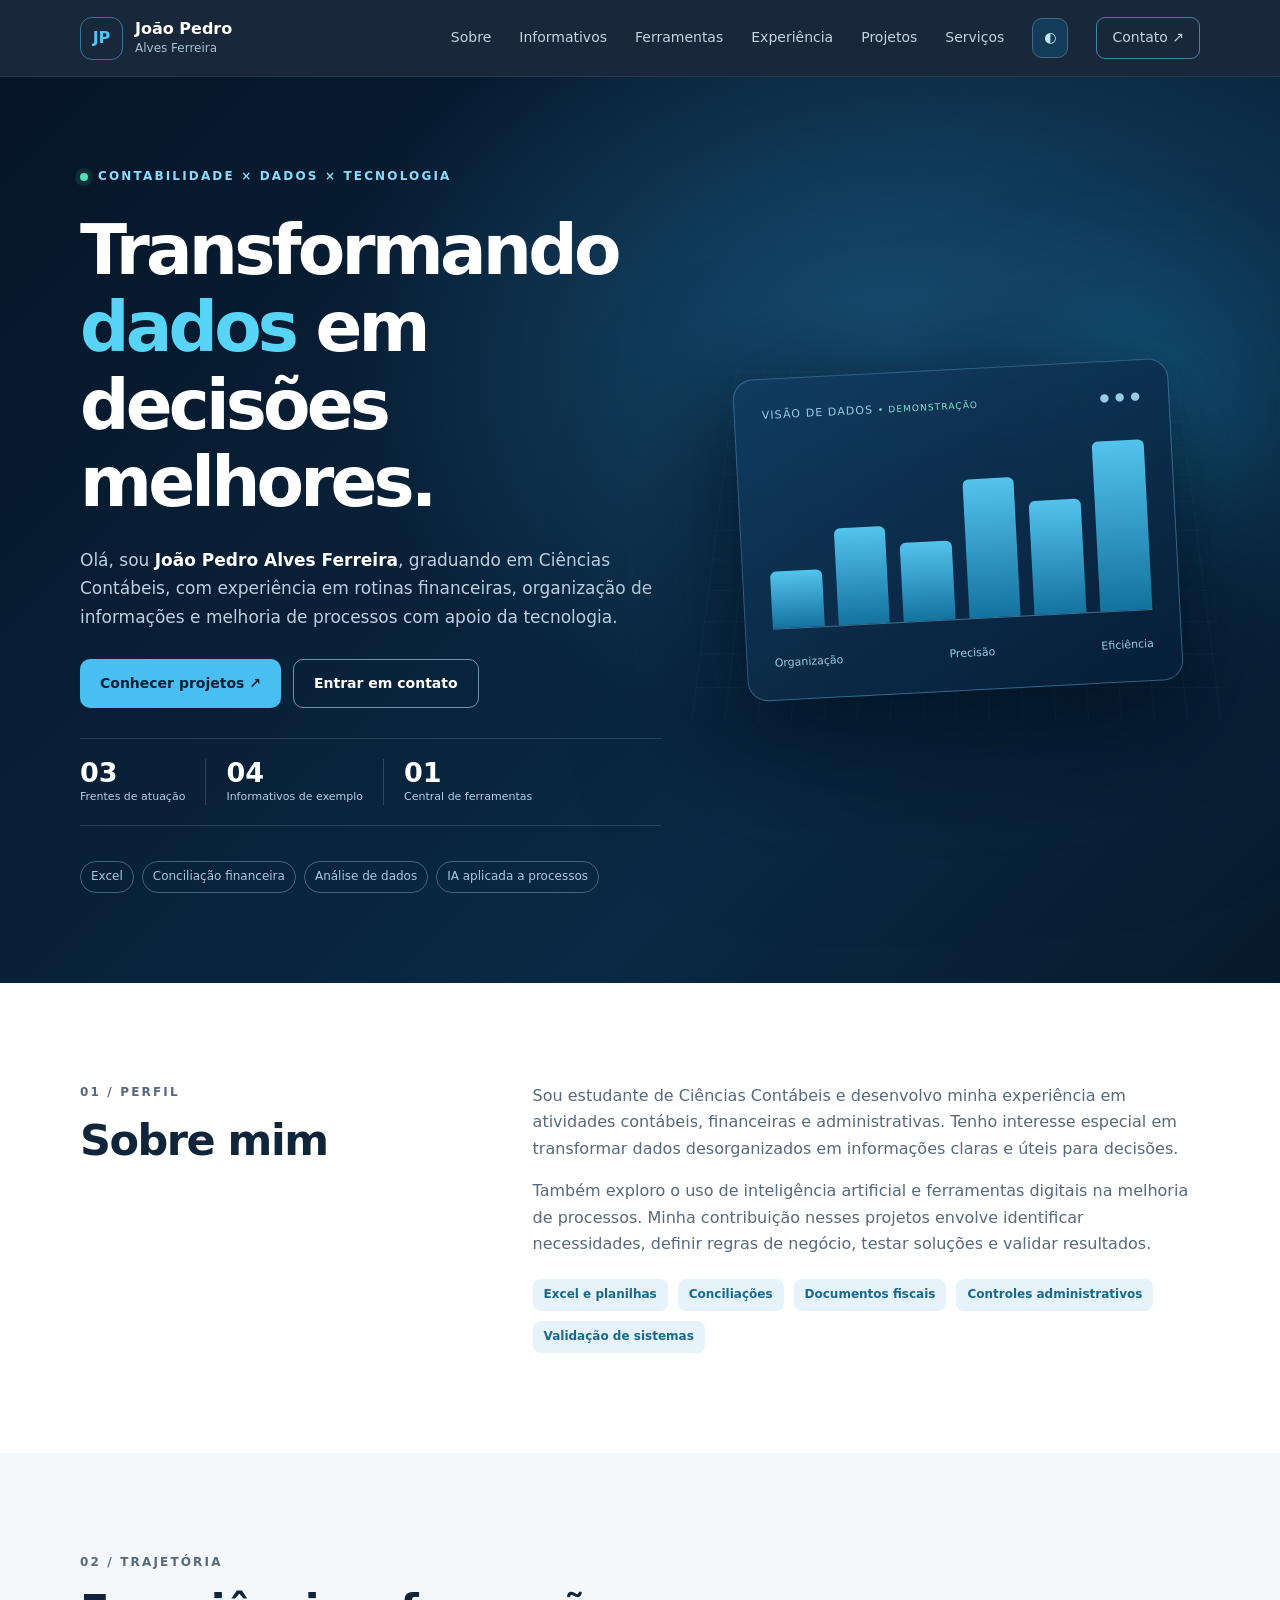
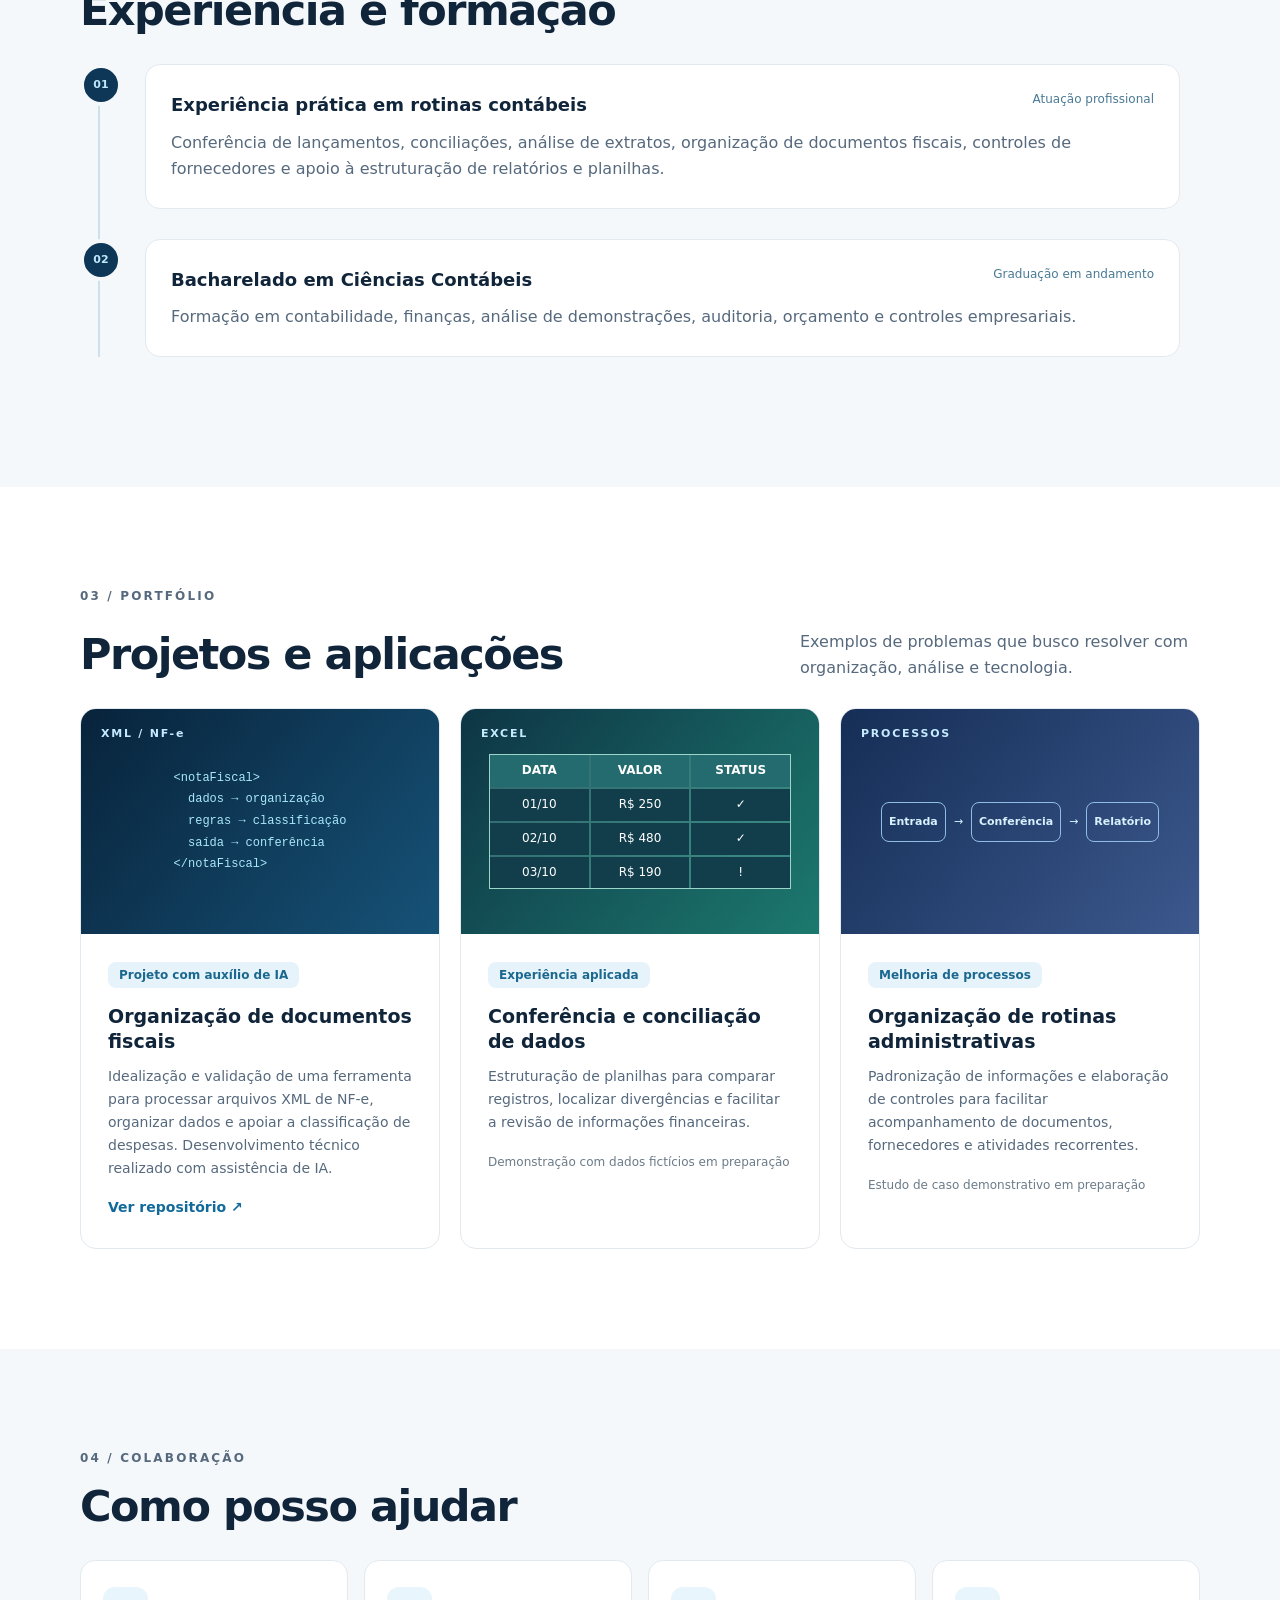
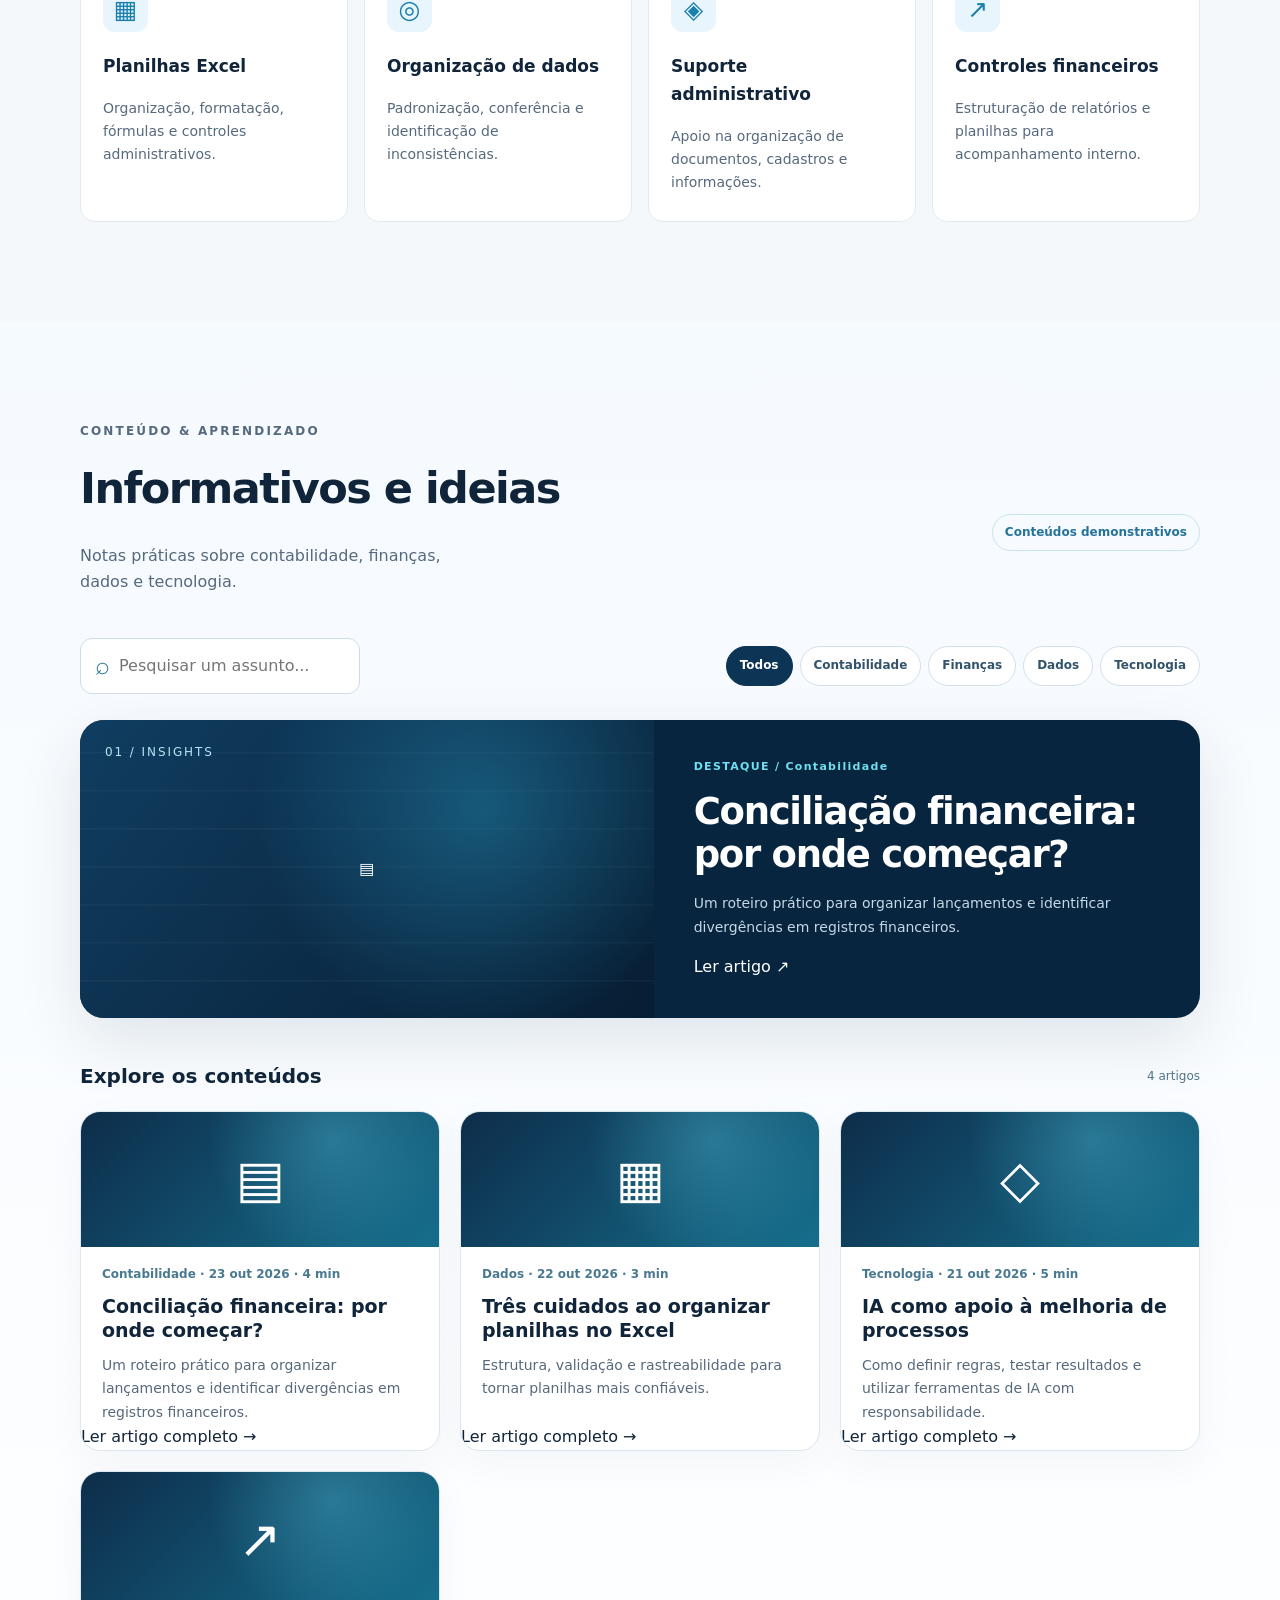
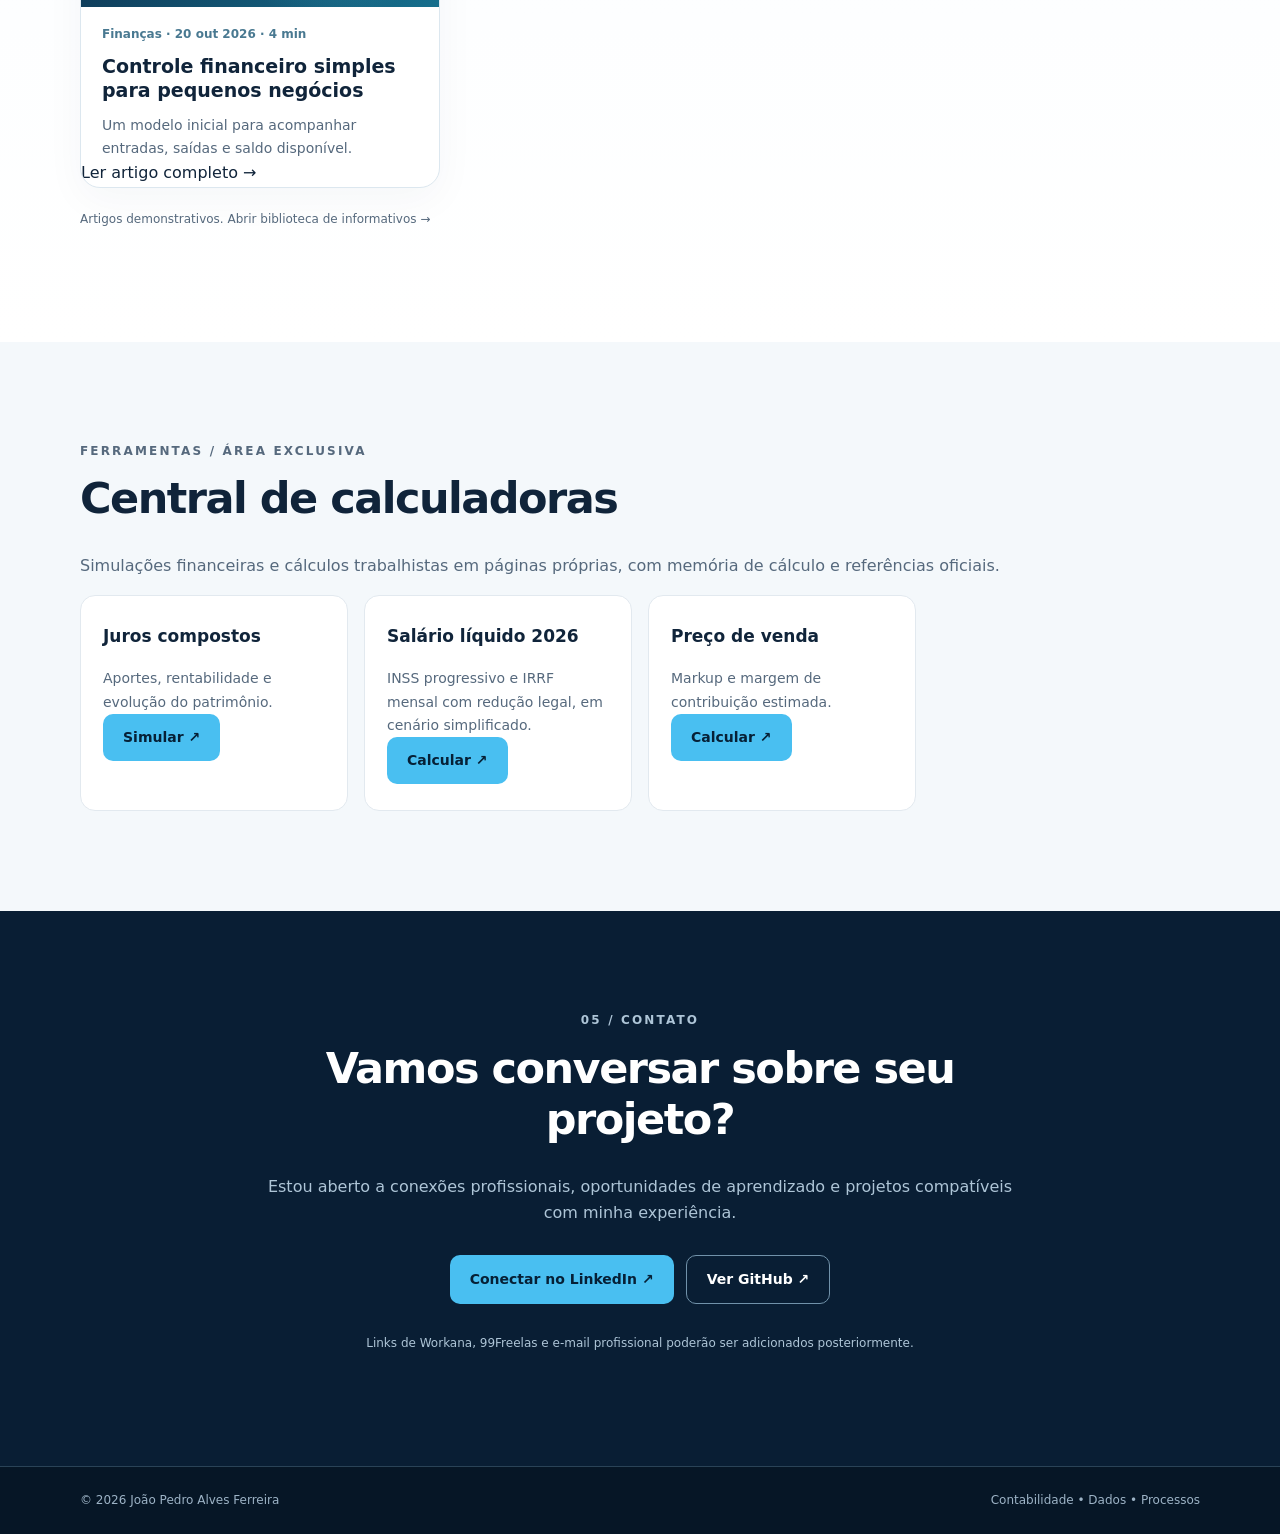
==== index.html @ 33b7e129 "Add files via upload" ====
<!doctype html>
<html lang="pt-BR">
<head>
  <meta charset="utf-8">
  <meta name="viewport" content="width=device-width,initial-scale=1">
  <meta name="description" content="Portfólio de João Pedro Alves Ferreira — Ciências Contábeis, Excel, análise de dados e melhoria de processos.">
  <meta name="theme-color" content="#07172a">
  <title>João Pedro Alves Ferreira | Contabilidade, Dados e Processos</title>
  <link rel="stylesheet" href="styles.css">
  <link rel="stylesheet" href="stage21.css">
<meta property="og:title" content="João Pedro | Contabilidade, Dados e Processos">
  <meta property="og:description" content="Portfólio profissional, informativos e ferramentas financeiras interativas.">
</head>
<body>
  <a class="skip" href="#conteudo">Pular para conteúdo</a>
  <header class="site-header">
    <nav class="nav container" aria-label="Navegação principal">
      <a class="brand" href="#inicio"><span class="brand-mark">JP</span><span>João Pedro<span class="brand-sub">Alves Ferreira</span></span></a>
      <button class="menu-toggle" type="button" aria-label="Abrir menu" aria-expanded="false" aria-controls="nav-links">☰</button>
      <div id="nav-links" class="nav-links">
        <a href="#sobre">Sobre</a><a href="informativos.html">Informativos</a><a href="calculadoras.html">Ferramentas</a><a href="#experiencia">Experiência</a><a href="#projetos">Projetos</a><a href="#servicos">Serviços</a><button class="theme-toggle" type="button" aria-label="Alternar tema" title="Alternar tema">◐</button><a class="nav-contact" href="#contato">Contato ↗</a>
      </div>
    </nav>
  </header>
  <div class="reading-progress" id="reading-progress" aria-hidden="true"></div>
  <main id="conteudo">
    <section class="hero" id="inicio"><div class="container hero-grid">
      <div><div class="eyebrow"><span class="dot"></span> CONTABILIDADE × DADOS × TECNOLOGIA</div>
      <h1>Transformando <span>dados</span> em decisões melhores.</h1>
      <p class="lead">Olá, sou <strong>João Pedro Alves Ferreira</strong>, graduando em Ciências Contábeis, com experiência em rotinas financeiras, organização de informações e melhoria de processos com apoio da tecnologia.</p>
      <div class="actions"><a class="button primary" href="#projetos">Conhecer projetos ↗</a><a class="button secondary" href="#contato">Entrar em contato</a></div>
      <div class="hero-proof"><span><strong>03</strong><small>Frentes de atuação</small></span><span><strong>04</strong><small>Informativos de exemplo</small></span><span><strong>01</strong><small>Central de ferramentas</small></span></div><div class="hero-tags"><span>Excel</span><span>Conciliação financeira</span><span>Análise de dados</span><span>IA aplicada a processos</span></div>
      </div><div class="hero-art" aria-hidden="true"><div class="art-grid"></div><div class="art-card"><div class="art-top"><span>VISÃO DE DADOS <em>• DEMONSTRAÇÃO</em></span><span>● ● ●</span></div><div class="art-chart"><i style="height:32%"></i><i style="height:54%"></i><i style="height:44%"></i><i style="height:78%"></i><i style="height:64%"></i><i style="height:95%"></i></div><div class="art-bottom"><span>Organização</span><span>Precisão</span><span>Eficiência</span></div></div><div class="art-orb"></div></div>
    </div></section>
    <section class="section" id="sobre"><div class="container section-grid"><div><p class="kicker">01 / PERFIL</p><h2>Sobre mim</h2></div><div><p>Sou estudante de Ciências Contábeis e desenvolvo minha experiência em atividades contábeis, financeiras e administrativas. Tenho interesse especial em transformar dados desorganizados em informações claras e úteis para decisões.</p><p>Também exploro o uso de inteligência artificial e ferramentas digitais na melhoria de processos. Minha contribuição nesses projetos envolve identificar necessidades, definir regras de negócio, testar soluções e validar resultados.</p><div class="skill-list"><span>Excel e planilhas</span><span>Conciliações</span><span>Documentos fiscais</span><span>Controles administrativos</span><span>Validação de sistemas</span></div></div></div></section>
    <section class="section alt" id="experiencia"><div class="container"><p class="kicker">02 / TRAJETÓRIA</p><h2>Experiência e formação</h2><div class="timeline"><article class="timeline-item"><div class="timeline-icon">01</div><div><div class="timeline-head"><h3>Experiência prática em rotinas contábeis</h3><span>Atuação profissional</span></div><p>Conferência de lançamentos, conciliações, análise de extratos, organização de documentos fiscais, controles de fornecedores e apoio à estruturação de relatórios e planilhas.</p></div></article><article class="timeline-item"><div class="timeline-icon">02</div><div><div class="timeline-head"><h3>Bacharelado em Ciências Contábeis</h3><span>Graduação em andamento</span></div><p>Formação em contabilidade, finanças, análise de demonstrações, auditoria, orçamento e controles empresariais.</p></div></article></div></div></section>
    <section class="section" id="projetos"><div class="container"><p class="kicker">03 / PORTFÓLIO</p><div class="section-heading"><h2>Projetos e aplicações</h2><p>Exemplos de problemas que busco resolver com organização, análise e tecnologia.</p></div><div class="cards"><article class="project-card"><div class="project-visual visual-xml"><span class="visual-label">XML / NF-e</span><div class="fake-code">&lt;notaFiscal&gt;<br>&nbsp;&nbsp;dados → organização<br>&nbsp;&nbsp;regras → classificação<br>&nbsp;&nbsp;saída → conferência<br>&lt;/notaFiscal&gt;</div></div><div class="card-body"><span class="pill">Projeto com auxílio de IA</span><h3>Organização de documentos fiscais</h3><p>Idealização e validação de uma ferramenta para processar arquivos XML de NF-e, organizar dados e apoiar a classificação de despesas. Desenvolvimento técnico realizado com assistência de IA.</p><a href="https://github.com/kdsad-09/Contabil-notas-xml/" target="_blank" rel="noopener noreferrer">Ver repositório ↗</a></div></article><article class="project-card"><div class="project-visual visual-sheet"><span class="visual-label">EXCEL</span><div class="mini-sheet"><span>DATA</span><span>VALOR</span><span>STATUS</span><span>01/10</span><span>R$ 250</span><span>✓</span><span>02/10</span><span>R$ 480</span><span>✓</span><span>03/10</span><span>R$ 190</span><span>!</span></div></div><div class="card-body"><span class="pill">Experiência aplicada</span><h3>Conferência e conciliação de dados</h3><p>Estruturação de planilhas para comparar registros, localizar divergências e facilitar a revisão de informações financeiras.</p><span class="coming">Demonstração com dados fictícios em preparação</span></div></article><article class="project-card"><div class="project-visual visual-process"><span class="visual-label">PROCESSOS</span><div class="process-flow"><b>Entrada</b><em>→</em><b>Conferência</b><em>→</em><b>Relatório</b></div></div><div class="card-body"><span class="pill">Melhoria de processos</span><h3>Organização de rotinas administrativas</h3><p>Padronização de informações e elaboração de controles para facilitar acompanhamento de documentos, fornecedores e atividades recorrentes.</p><span class="coming">Estudo de caso demonstrativo em preparação</span></div></article></div></div></section>
    <section class="section alt" id="servicos"><div class="container"><p class="kicker">04 / COLABORAÇÃO</p><h2>Como posso ajudar</h2><div class="service-grid"><div><span class="service-icon">▦</span><h3>Planilhas Excel</h3><p>Organização, formatação, fórmulas e controles administrativos.</p></div><div><span class="service-icon">◎</span><h3>Organização de dados</h3><p>Padronização, conferência e identificação de inconsistências.</p></div><div><span class="service-icon">◈</span><h3>Suporte administrativo</h3><p>Apoio na organização de documentos, cadastros e informações.</p></div><div><span class="service-icon">↗</span><h3>Controles financeiros</h3><p>Estruturação de relatórios e planilhas para acompanhamento interno.</p></div></div></div></section>

    <section class="section editorial" id="informativos"><div class="container">
      <p class="kicker">CONTEÚDO & APRENDIZADO</p><div class="section-heading"><div><h2>Informativos e ideias</h2><p>Notas práticas sobre contabilidade, finanças, dados e tecnologia.</p></div><span class="editorial-label">Conteúdos demonstrativos</span></div>
      <div class="feed-controls"><label class="search-wrap"><span aria-hidden="true">⌕</span><input id="article-search" type="search" placeholder="Pesquisar um assunto..." aria-label="Pesquisar artigos"></label><div class="filter-group" role="group" aria-label="Filtrar artigos"><button class="filter active" data-filter="Todos" aria-pressed="true">Todos</button><button class="filter" data-filter="Contabilidade" aria-pressed="false">Contabilidade</button><button class="filter" data-filter="Finanças" aria-pressed="false">Finanças</button><button class="filter" data-filter="Dados" aria-pressed="false">Dados</button><button class="filter" data-filter="Tecnologia" aria-pressed="false">Tecnologia</button></div></div>
      <div id="featured-article" class="featured-article"></div><div class="feed-subheading"><h3>Explore os conteúdos</h3><span id="article-count" aria-live="polite"></span></div><div id="article-grid" class="article-grid" aria-live="polite"></div><p class="feed-note">Artigos demonstrativos. <a href="informativos.html">Abrir biblioteca de informativos →</a></p>
    </div></section>
    <section class="section alt" id="ferramentas"><div class="container"><p class="kicker">FERRAMENTAS / ÁREA EXCLUSIVA</p><h2>Central de calculadoras</h2><p>Simulações financeiras e cálculos trabalhistas em páginas próprias, com memória de cálculo e referências oficiais.</p><div class="service-grid"><div><h3>Juros compostos</h3><p>Aportes, rentabilidade e evolução do patrimônio.</p><a class="button primary" href="calculadoras.html?tool=juros">Simular ↗</a></div><div><h3>Salário líquido 2026</h3><p>INSS progressivo e IRRF mensal com redução legal, em cenário simplificado.</p><a class="button primary" href="calculadoras.html?tool=salario">Calcular ↗</a></div><div><h3>Preço de venda</h3><p>Markup e margem de contribuição estimada.</p><a class="button primary" href="calculadoras.html?tool=preco">Calcular ↗</a></div></div></div></section>
    <dialog id="article-dialog" class="article-dialog" aria-labelledby="dialog-title"><div class="dialog-header"><span id="dialog-category" class="pill"></span><button id="close-dialog" type="button" aria-label="Fechar artigo">✕</button></div><h2 id="dialog-title"></h2><p id="dialog-meta" class="dialog-meta"></p><div id="dialog-body"></div><button class="share-button" id="copy-article" type="button">Copiar link do artigo</button></dialog>
    <section class="section contact" id="contato"><div class="container contact-box"><p class="kicker">05 / CONTATO</p><h2>Vamos conversar sobre seu projeto?</h2><p>Estou aberto a conexões profissionais, oportunidades de aprendizado e projetos compatíveis com minha experiência.</p><div class="actions"><a class="button primary" href="https://www.linkedin.com/in/jo%C3%A3o-pedro-alves-ferreira-91ab61225/" target="_blank" rel="noopener noreferrer">Conectar no LinkedIn ↗</a><a class="button secondary" href="https://github.com/kdsad-09" target="_blank" rel="noopener noreferrer">Ver GitHub ↗</a></div><p class="contact-note">Links de Workana, 99Freelas e e-mail profissional poderão ser adicionados posteriormente.</p></div></section>
  </main>
  <footer><div class="container footer-inner"><span>© <span id="year"></span> João Pedro Alves Ferreira</span><span>Contabilidade • Dados • Processos</span></div></footer>
  <script src="articles.js"></script>
  <script src="main-v3.js"></script>
</body></html>
---- styles.css ----
:root{--bg:#07172a;--navy:#0c2037;--panel:#102a45;--cyan:#52c5f4;--text:#10243a;--muted:#56697d;--line:#e2e9ef;--light:#f4f8fb}*{box-sizing:border-box}html{scroll-behavior:smooth}body{margin:0;font-family:Inter,system-ui,-apple-system,'Segoe UI',sans-serif;color:var(--text);line-height:1.65}a{color:inherit;text-decoration:none}button{font:inherit}.container{width:min(1120px,calc(100% - 44px));margin:auto}.skip{position:absolute;top:-100px;left:12px;background:white;padding:10px;z-index:99}.skip:focus{top:10px}.site-header{position:sticky;top:0;z-index:20;background:rgba(7,23,42,.96);backdrop-filter:blur(15px);border-bottom:1px solid #ffffff16}.nav{min-height:76px;display:flex;align-items:center;justify-content:space-between;gap:20px}.brand{display:flex;gap:12px;align-items:center;color:white;font-weight:750;line-height:1.15}.brand-mark{display:grid;place-items:center;width:43px;height:43px;border:1px solid #52c5f480;border-radius:12px;color:var(--cyan)}.brand-sub{display:block;font-size:12px;font-weight:400;color:#a9c0d3;margin-top:4px}.nav-links{display:flex;align-items:center;gap:28px;color:#c3d3e2;font-size:14px}.nav-links a:hover,.nav-links a:focus-visible{color:var(--cyan)}.nav-contact{border:1px solid #4283a4;border-radius:9px;padding:8px 15px}.menu-toggle{display:none;color:white;background:none;border:1px solid #587189;border-radius:8px;padding:5px 12px;font-size:22px}.hero{background:radial-gradient(ellipse at 90% 30%,#123e5f 0%,transparent 48%),linear-gradient(130deg,#07172a,#0b2642);color:white;overflow:hidden}.hero-grid{display:grid;grid-template-columns:1.2fr 1fr;align-items:center;gap:55px;min-height:590px;padding-block:90px}.eyebrow,.kicker{font-size:12px;font-weight:800;letter-spacing:.18em;text-transform:uppercase;color:#3d91bd}.eyebrow{display:flex;align-items:center;color:#8bdafa}.dot{width:8px;height:8px;border-radius:50%;background:#4de4b5;display:inline-block;margin-right:10px;box-shadow:0 0 0 5px #4de4b51a}h1,h2,h3,p{margin-top:0}h1{font-size:clamp(42px,5vw,68px);letter-spacing:-.055em;line-height:1.12;margin:25px 0}h1 span{color:var(--cyan)}.lead{font-size:17px;color:#bcd0df;max-width:610px}.lead strong{color:white}.actions{display:flex;flex-wrap:wrap;gap:12px;margin-top:28px}.button{display:inline-flex;align-items:center;justify-content:center;padding:12px 20px;border-radius:10px;font-weight:700;font-size:14px;transition:transform .2s}.button:hover{transform:translateY(-2px)}.primary{background:#49bff1;color:#062036}.secondary{border:1px solid #7192aa;color:white}.hero-tags{display:flex;gap:8px;flex-wrap:wrap;margin-top:35px}.hero-tags span{font-size:12px;padding:5px 10px;border-radius:30px;border:1px solid #44627b;color:#a9c8dc}.hero-art{height:360px;position:relative;display:grid;place-items:center}.art-grid{position:absolute;inset:0;background-image:linear-gradient(#62c9f00c 1px,transparent 1px),linear-gradient(90deg,#62c9f00c 1px,transparent 1px);background-size:30px 30px;transform:perspective(500px) rotateX(15deg)}.art-card{position:relative;z-index:2;width:90%;background:linear-gradient(135deg,#183e5c,#10253c);border:1px solid #4bb3e255;border-radius:20px;padding:27px;box-shadow:0 30px 65px #0008;transform:rotate(-3deg)}.art-top,.art-bottom{display:flex;justify-content:space-between;gap:10px;font-size:11px;letter-spacing:.1em;color:#99cbe2}.art-chart{height:180px;display:flex;align-items:end;justify-content:space-around;gap:14px;border-bottom:1px solid #416f8b;margin:25px 0}.art-chart i{display:block;flex:1;background:linear-gradient(#5bd4ff,#157ba9);border-radius:6px 6px 0 0;opacity:.9}.art-bottom{letter-spacing:0}.art-orb{position:absolute;right:-10%;top:-15%;width:220px;height:220px;border-radius:50%;background:#1f9bcb44;filter:blur(55px)}.section{padding:100px 0;scroll-margin-top:76px}.alt{background:var(--light)}.section-grid{display:grid;grid-template-columns:1fr 1.7fr;gap:60px}.section h2{font-size:clamp(30px,3.5vw,43px);letter-spacing:-.035em;line-height:1.2;margin:10px 0 28px}.section p{color:var(--muted)}.skill-list{display:flex;gap:10px;flex-wrap:wrap;margin-top:22px}.skill-list span,.pill{padding:6px 11px;border-radius:8px;background:#e7f3fa;color:#1a688f;font-size:12px;font-weight:700}.timeline{border-left:2px solid #cde0ec;margin-left:18px}.timeline-item{display:flex;gap:23px;position:relative;margin:0 0 30px;transform:translateX(-20px)}.timeline-icon{background:#0e3656;color:#bde9fc;border:4px solid var(--light);min-width:42px;height:42px;border-radius:50%;display:grid;place-items:center;font-size:11px;font-weight:800}.timeline-item>div:last-child{background:white;border:1px solid var(--line);padding:25px;border-radius:15px;flex:1}.timeline-item p{margin-bottom:0}.timeline-head{display:flex;justify-content:space-between;gap:20px;align-items:start}.timeline-head h3{font-size:18px;margin-bottom:10px}.timeline-head span{color:#497a95;font-size:12px;white-space:nowrap}.section-heading{display:flex;justify-content:space-between;gap:40px;align-items:center}.section-heading p{max-width:400px}.cards{display:grid;grid-template-columns:repeat(3,1fr);gap:20px}.project-card{border:1px solid var(--line);border-radius:16px;overflow:hidden;background:white;display:flex;flex-direction:column}.project-visual{height:200px;padding:20px;position:relative;display:flex;align-items:center;justify-content:center;overflow:hidden}.visual-xml{background:linear-gradient(130deg,#08233b,#165277)}.visual-sheet{background:linear-gradient(130deg,#0e3545,#1c796e)}.visual-process{background:linear-gradient(130deg,#152e56,#3c588d)}.visual-label{position:absolute;left:20px;top:16px;color:#c6eaff;font-size:11px;font-weight:800;letter-spacing:.16em}.fake-code{font-family:monospace;color:#a9e8fa;line-height:1.8;font-size:12px}.mini-sheet{display:grid;grid-template-columns:repeat(3,1fr);width:95%;gap:2px;background:#87d1c64a;border:1px solid #9cd6cb;color:white;font-size:12px;text-align:center}.mini-sheet span{background:#123e4c;padding:6px 2px}.mini-sheet span:nth-child(-n+3){background:#246b70;font-weight:700}.process-flow{display:flex;align-items:center;gap:8px;color:#d7f1ff;font-size:11px}.process-flow b{border:1px solid #91bce6;border-radius:8px;padding:10px 7px}.process-flow em{font-style:normal}.card-body{padding:24px;flex:1}.card-body h3{font-size:19px;line-height:1.35;margin:16px 0 10px}.card-body p{font-size:14px}.card-body a{font-weight:700;color:#116a9a;font-size:14px}.coming{font-size:12px;color:#6b7b88}.service-grid{display:grid;grid-template-columns:repeat(4,1fr);gap:16px}.service-grid>div{background:white;border:1px solid var(--line);padding:26px 22px;border-radius:15px}.service-icon{display:grid;place-items:center;width:45px;height:45px;background:#e8f5fc;color:#187fae;border-radius:12px;font-size:25px;margin-bottom:20px}.service-grid h3{font-size:17px}.service-grid p{font-size:14px;margin:0}.contact{background:#091e34}.contact-box{max-width:780px;text-align:center}.contact h2{color:white}.contact p{color:#aec5d7}.contact .actions{justify-content:center}.contact-note{font-size:12px;margin-top:30px}footer{background:#061626;border-top:1px solid #2a4357;color:#9db3c6;font-size:12px}.footer-inner{display:flex;justify-content:space-between;gap:20px;padding:24px 0}@media(max-width:900px){.hero-grid{grid-template-columns:1fr;gap:0;padding-block:70px}.hero-art{height:280px;max-width:550px;width:100%;margin:auto}.cards{grid-template-columns:repeat(2,1fr)}.service-grid{grid-template-columns:repeat(2,1fr)}.section-grid{grid-template-columns:1fr;gap:10px}}@media(max-width:640px){.container{width:min(100% - 32px,1120px)}.nav{min-height:68px}.menu-toggle{display:block}.nav-links{display:none;position:absolute;top:68px;left:0;right:0;padding:20px;background:#07172a;flex-direction:column;align-items:stretch;gap:14px}.nav-links.open{display:flex}.nav-contact{text-align:center}.hero-grid{padding-block:58px}.hero-art{height:230px}.art-card{padding:18px}.art-chart{height:105px}.art-bottom{font-size:9px}.section{padding:65px 0}.section-heading{display:block}.cards,.service-grid{grid-template-columns:1fr}.timeline-head{display:block}.timeline-head span{display:block;margin-bottom:12px}.footer-inner{flex-direction:column;text-align:center;gap:5px}.process-flow{font-size:10px}}
/* ProfileLinkD 2.0 — editorial UX */
:root{--paper:#fff;--ink:#10243a;--tile:#f4f8fb}body{background:var(--paper);color:var(--ink)}.theme-toggle{background:#143b57;border:1px solid #426987;color:#bfe9ff;padding:7px 11px;border-radius:10px;cursor:pointer}.editorial{background:linear-gradient(180deg,#fff,#f5f9fd)}.editorial-label{border:1px solid #c8e2ef;color:#25739b;padding:8px 12px;border-radius:40px;font-size:12px;font-weight:700}.feed-controls{display:flex;flex-wrap:wrap;gap:18px;justify-content:space-between;align-items:center;margin:26px 0}.search-wrap{display:flex;align-items:center;gap:9px;border:1px solid #cddde8;border-radius:12px;background:#fff;padding:0 14px;min-width:min(100%,280px)}.search-wrap span{font-size:25px;color:#367a9c}.search-wrap input{border:0;outline:0;padding:14px 0;min-width:0;width:100%;font:inherit;background:transparent;color:#142e44}.filter-group{display:flex;gap:7px;flex-wrap:wrap}.filter{border:1px solid #d0e1eb;border-radius:30px;padding:9px 13px;background:#fff;color:#31536b;cursor:pointer;font-weight:650;font-size:12px}.filter.active,.filter:hover{background:#0c3454;color:white;border-color:#0c3454}.article-grid{display:grid;grid-template-columns:repeat(2,minmax(0,1fr));gap:20px}.article-card{border:1px solid #dce7ef;background:#fff;border-radius:20px;padding:25px;box-shadow:0 12px 40px #1739560a;transition:transform .2s,box-shadow .2s;display:flex;flex-direction:column;gap:12px}.article-card:hover{transform:translateY(-4px);box-shadow:0 16px 40px #17395618}.article-card .article-icon{width:54px;height:54px;display:grid;place-items:center;background:linear-gradient(145deg,#0d3b61,#177db0);border-radius:15px;color:white;font-size:28px}.article-card .article-topline{font-size:12px;color:#497991;font-weight:700}.article-card h3{font-size:22px;line-height:1.25;margin:0}.article-card p{font-size:14px;margin:0;flex:1}.article-card button{align-self:start;background:transparent;border:0;color:#086a9e;font-weight:750;padding:7px 0;cursor:pointer}.feed-note{font-size:12px;margin-top:22px}.tools-layout{display:grid;grid-template-columns:1fr 1fr;gap:60px;align-items:center}.tool-tags{display:flex;gap:9px;flex-wrap:wrap}.tool-tags span{padding:8px 12px;background:#e4f2fa;color:#1b709a;border-radius:30px;font-size:12px}.calculator{background:white;border:1px solid #d7e6ef;border-radius:22px;padding:28px;box-shadow:0 20px 50px #0c3c5910}.calculator h3{font-size:20px}.calculator label{display:flex;flex-direction:column;gap:7px;margin-top:16px;font-size:13px;font-weight:700;color:#476078}.calculator input:not([type=range]){border:1px solid #ccdfeb;border-radius:10px;padding:12px;font:inherit;color:#142d42}.calculator input[type=range]{accent-color:#087fb6}.calculator output{font-weight:600}.calc-result{margin-top:24px;background:#0b2943;color:#c2dfed;border-radius:15px;padding:20px;display:flex;flex-direction:column;gap:5px}.calc-result strong{font-size:30px;color:white}.calc-result small{font-size:11px}.article-dialog{border:0;border-radius:22px;padding:32px;width:min(680px,calc(100% - 28px));max-height:85vh;box-shadow:0 35px 100px #061d30a0;color:#153049}.article-dialog::backdrop{background:#061726bb;backdrop-filter:blur(5px)}.dialog-header{display:flex;justify-content:space-between;align-items:center}.dialog-header button{border:0;background:#edf4f8;padding:9px 13px;border-radius:10px;cursor:pointer}.article-dialog h2{font-size:clamp(26px,4vw,38px);line-height:1.2;margin:20px 0 8px}.dialog-meta{color:#658098;font-size:13px}.article-dialog #dialog-body p{line-height:1.8}.share-button{background:#0b638f;color:white;border:0;border-radius:10px;padding:12px 16px;cursor:pointer;font-weight:700;margin-top:10px}.empty-state{grid-column:1/-1;padding:36px;text-align:center;border:1px dashed #bdd3df;border-radius:15px;color:#517089}body.dark-mode{--paper:#071829;--ink:#e8f4ff;--tile:#0c2337}body.dark-mode .editorial{background:linear-gradient(#071829,#0a2237)}body.dark-mode .editorial h2,body.dark-mode .editorial h3,body.dark-mode .tools-section h2{color:#eff8ff}body.dark-mode .article-card,body.dark-mode .calculator{background:#102c45;border-color:#28506c;color:#e6f4ff}body.dark-mode .article-card p,body.dark-mode .tools-section p{color:#b1cadd}body.dark-mode .search-wrap,body.dark-mode .filter:not(.active){background:#102c45;border-color:#315b78;color:#d9f1ff}body.dark-mode .search-wrap input{color:white}body.dark-mode .calculator label{color:#c0d5e4}body.dark-mode .alt{background:#0a2033}body.dark-mode .section:not(.hero):not(.contact):not(.editorial):not(.alt){background:#071829}body.dark-mode .section:not(.hero):not(.contact) h2{color:#e8f4ff}@media(max-width:750px){.article-grid,.tools-layout{grid-template-columns:1fr}.feed-controls{align-items:stretch}.search-wrap{width:100%}.article-dialog{padding:22px}.editorial-label{display:none}}@media(prefers-reduced-motion:reduce){html{scroll-behavior:auto}.article-card,.button{transition:none}}
---- stage21.css ----
/* ProfileLinkD 2.1 — enhancement layer; preserves original structure */
:root{--accent:#38bdf8;--accent2:#14b8a6;--navy:#07192b;--shadow:0 24px 65px rgba(11,42,67,.11)}
html{scroll-padding-top:85px}body{font-family:Inter,system-ui,-apple-system,'Segoe UI',sans-serif}button,input,a{transition:box-shadow .2s,transform .2s,background-color .2s}button:focus-visible,a:focus-visible,input:focus-visible{outline:3px solid #27a9ed;outline-offset:3px}
.reading-progress{position:fixed;top:0;left:0;width:0;height:3px;background:linear-gradient(90deg,#23b4eb,#31d7bd);z-index:200}
.site-header{backdrop-filter:blur(18px);background:rgba(7,23,42,.93)}.nav-links a{position:relative}.nav-links a.current:not(.nav-contact){color:#7ee1ff}.nav-links a.current:not(.nav-contact):after{content:'';position:absolute;bottom:-8px;left:0;right:0;height:2px;background:#39bff0}
.hero{background:radial-gradient(ellipse at 70% 30%,#164e73 0%,transparent 44%),linear-gradient(135deg,#061527,#0a2944 68%,#071a2b)}.hero h1{font-size:clamp(43px,5.4vw,76px);max-width:790px;letter-spacing:-.055em}.hero h1 span{color:#58d4f7}.hero-grid{min-height:650px}.hero .lead{max-width:590px}.hero-proof{display:flex;gap:0;margin:30px 0 20px;border-block:1px solid #ffffff22;padding:20px 0}.hero-proof>span{display:flex;flex-direction:column;gap:3px;padding-right:20px;margin-right:20px;border-right:1px solid #ffffff26}.hero-proof>span:last-child{border:0}.hero-proof strong{font-size:27px;color:#fff;line-height:1}.hero-proof small{font-size:11px;color:#b2d1e3;line-height:1.5}.hero-art{filter:drop-shadow(0 35px 65px #010e1d90)}.art-card{border:1px solid #83d6ff50;box-shadow:0 25px 90px #00101f9e;background:linear-gradient(150deg,#113c60ed,#071f39ee)}.art-top em{font-size:9px;color:#80e3cc;font-style:normal}
.section-heading h2{max-width:700px}.project-card,.service-grid>div,.article-card{transition:transform .25s,box-shadow .25s,border-color .25s}.project-card:hover,.service-grid>div:hover,.article-card:hover{transform:translateY(-5px);box-shadow:var(--shadow);border-color:#b0d9ec}.project-visual{height:225px}.project-card .card-body{padding:27px}
.editorial{background:linear-gradient(180deg,#f5faff,#fff)}.featured-article{min-height:260px;display:grid;grid-template-columns:1.05fr 1fr;overflow:hidden;border-radius:24px;background:#08253f;color:white;margin:18px 0 42px;box-shadow:var(--shadow)}.featured-visual{position:relative;min-height:260px;display:grid;place-items:center;overflow:hidden;background:radial-gradient(circle at 70% 30%,#2ba7d25e,transparent 50%),repeating-linear-gradient(0deg,transparent 0 36px,#ffffff09 37px 38px),linear-gradient(130deg,#103d60,#071d33)}.featured-visual:after{content:'01 / INSIGHTS';position:absolute;top:23px;left:25px;color:#b5e4f7;font-size:12px;letter-spacing:.16em}.featured-graphic{font-size:100px;filter:drop-shadow(0 15px 20px #0005);transform:rotate(-8deg)}.featured-copy{padding:38px 40px;display:flex;flex-direction:column;justify-content:center;align-items:start}.featured-copy .category{font-size:11px;color:#70dff0;letter-spacing:.12em;font-weight:800}.featured-copy h3{font-size:clamp(25px,3vw,37px);line-height:1.16;letter-spacing:-.035em;margin:15px 0}.featured-copy p{color:#c4d8e6;font-size:14px;line-height:1.7}.featured-copy button{background:#54d2f4;color:#07233b;border:0;border-radius:11px;padding:12px 18px;font-weight:800;cursor:pointer}.featured-copy button:hover{background:#9ce9fb;transform:translateY(-2px)}.feed-subheading{display:flex;justify-content:space-between;align-items:center;margin:0 0 18px}.feed-subheading h3{margin:0;font-size:20px}.feed-subheading span{font-size:12px;color:#52748a}.article-grid{grid-template-columns:repeat(3,minmax(0,1fr))}.article-card{padding:0;overflow:hidden;gap:0}.article-card .article-icon{width:100%;height:135px;border-radius:0;background:radial-gradient(circle at 70% 20%,#63d7f24a,transparent 45%),linear-gradient(135deg,#0d2d4a,#166f8d);font-size:52px}.article-card .article-topline,.article-card h3,.article-card p,.article-card button{margin-left:21px;margin-right:21px}.article-card .article-topline{margin-top:18px}.article-card h3{font-size:19px;margin-top:10px;margin-bottom:12px}.article-card p{line-height:1.65}.article-card button{margin-top:16px;margin-bottom:19px}.filter:hover{transform:translateY(-1px)}
.tools-section{background:linear-gradient(130deg,#e9f5fb,#f7fbff)}.calculator{border:1px solid #b8d9e9;box-shadow:var(--shadow)}.tool-heading{display:flex;align-items:center;gap:14px}.tool-icon{width:48px;height:48px;display:grid;place-items:center;background:#0a395a;color:#72dcf8;font-size:27px;border-radius:14px}.tool-overline{font-size:10px;letter-spacing:.15em;color:#357d9c;font-weight:800}.tool-heading h3{margin:5px 0}.chart-heading,.chart-legend{display:flex;justify-content:space-between;align-items:center;gap:12px;margin:20px 0 10px;font-size:12px}.chart-heading span,.chart-legend{color:#5b788b}.chart-legend i{display:inline-block;width:10px;height:10px;background:#17a6c8;border-radius:50%;margin-right:6px}.calculator canvas{width:100%;height:180px;display:block;border:1px solid #e1edf3;border-radius:12px;background:#f7fbfd}
.article-dialog{line-height:1.7}.article-dialog #dialog-body p{font-size:16px}.section{scroll-margin-top:80px}
body.dark-mode .featured-article{border:1px solid #2c5570}body.dark-mode .feed-subheading{color:#eaf5ff}body.dark-mode .tools-section{background:#0b2236}body.dark-mode .calculator canvas{background:#0b2338;border-color:#2a536b}body.dark-mode .chart-heading,body.dark-mode .chart-legend{color:#bed6e5}body.dark-mode .article-card{box-shadow:0 10px 35px #0003}
@media(max-width:1000px){.article-grid{grid-template-columns:repeat(2,minmax(0,1fr))}.featured-article{grid-template-columns:1fr 1fr}.hero-proof small{font-size:10px}}
@media(max-width:700px){.hero-grid{min-height:auto}.hero h1{font-size:clamp(38px,10vw,58px)}.hero-proof{gap:10px}.hero-proof>span{padding-right:10px;margin-right:0}.hero-proof strong{font-size:22px}.featured-article{grid-template-columns:1fr}.featured-visual{min-height:180px}.featured-graphic{font-size:75px}.featured-copy{padding:25px}.article-grid{grid-template-columns:1fr}.feed-subheading{align-items:start}.nav-links a.current:not(.nav-contact):after{display:none}}
@media(prefers-reduced-motion:reduce){*,*:before,*:after{animation-duration:.01ms!important;transition-duration:.01ms!important;scroll-behavior:auto!important}}
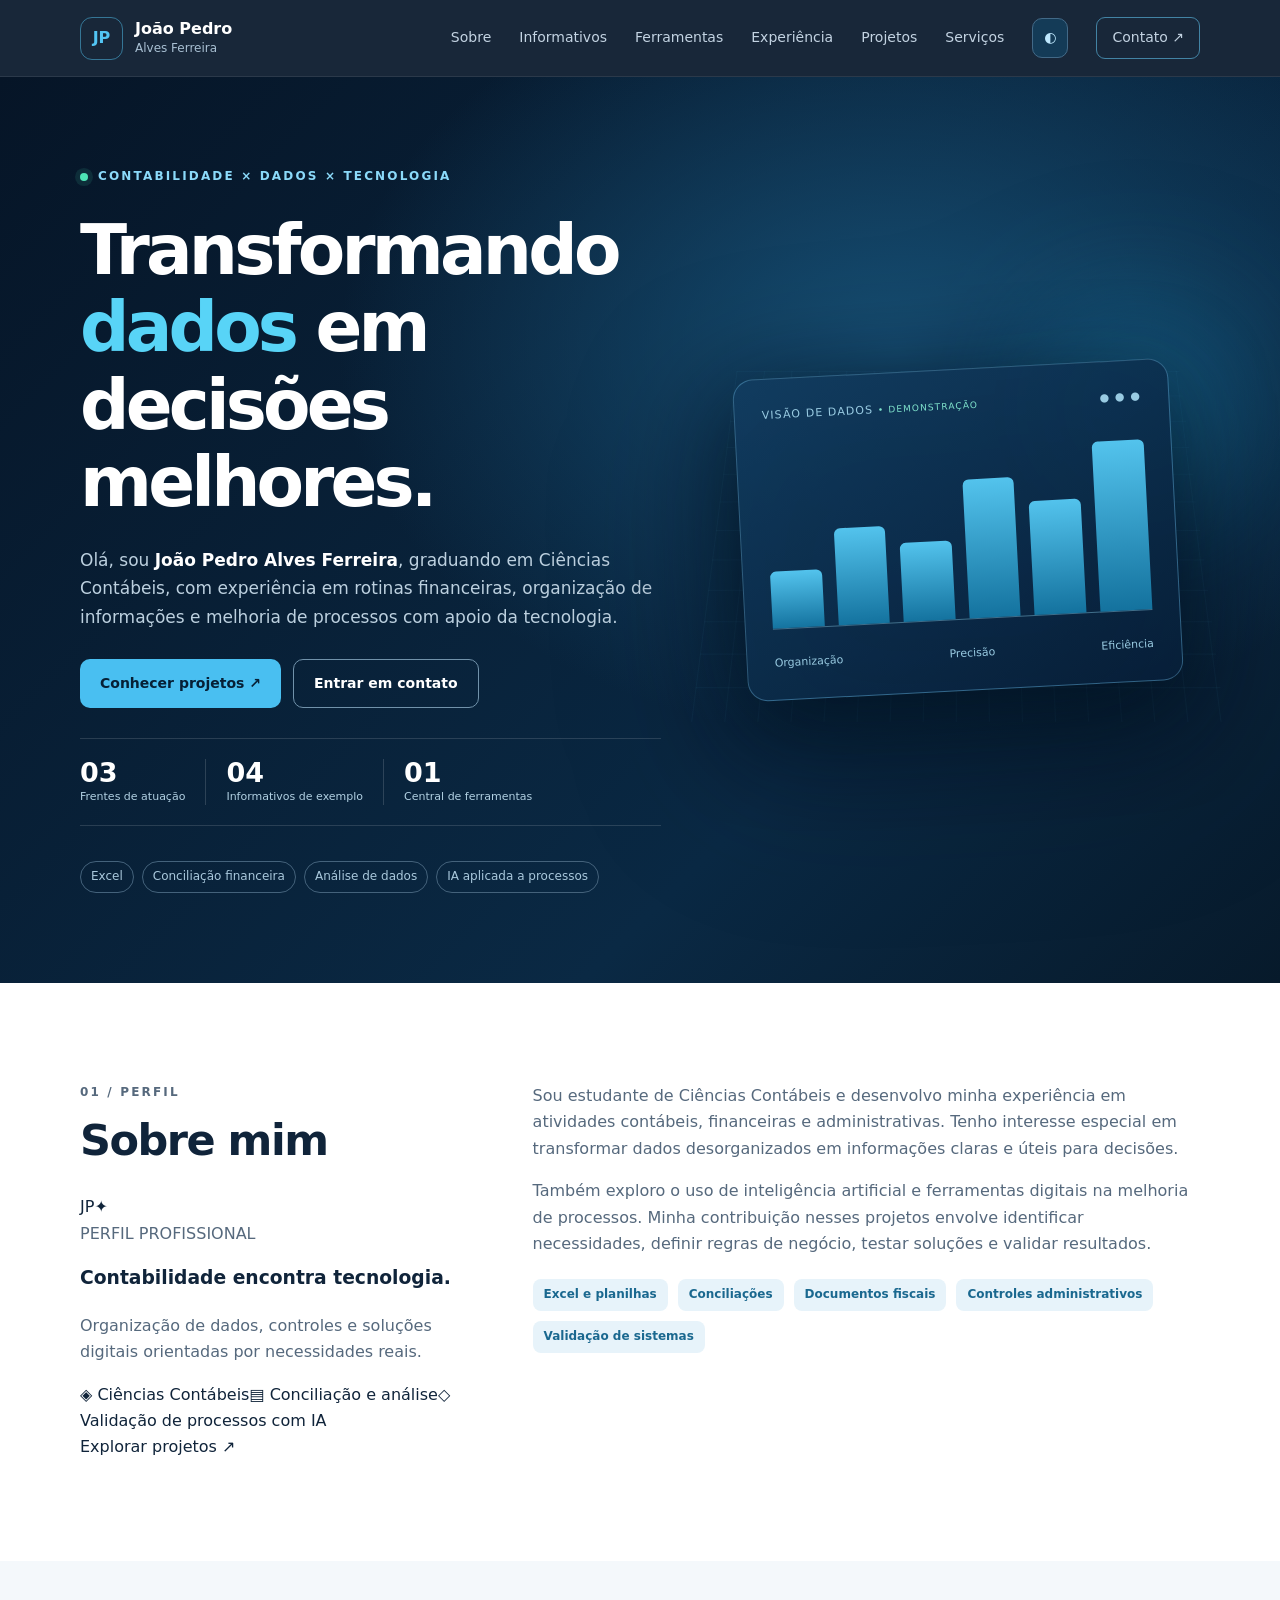
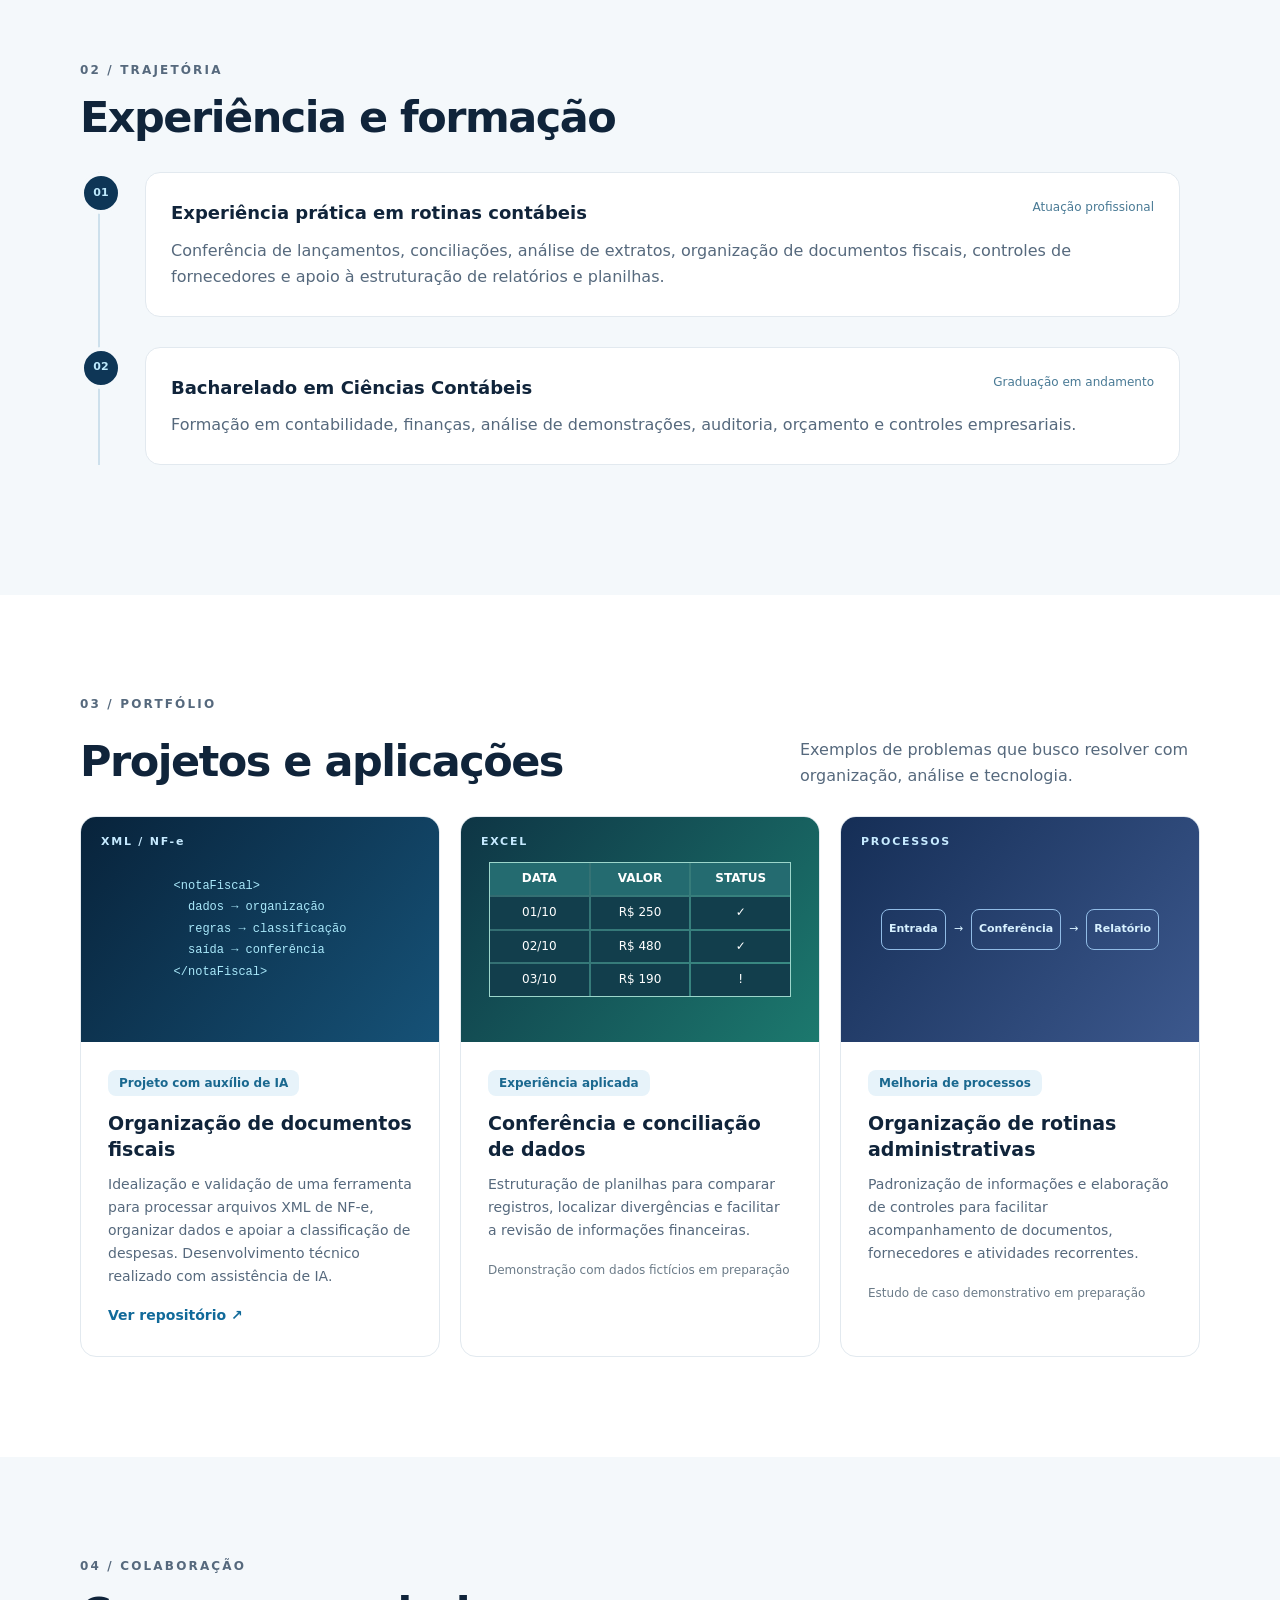
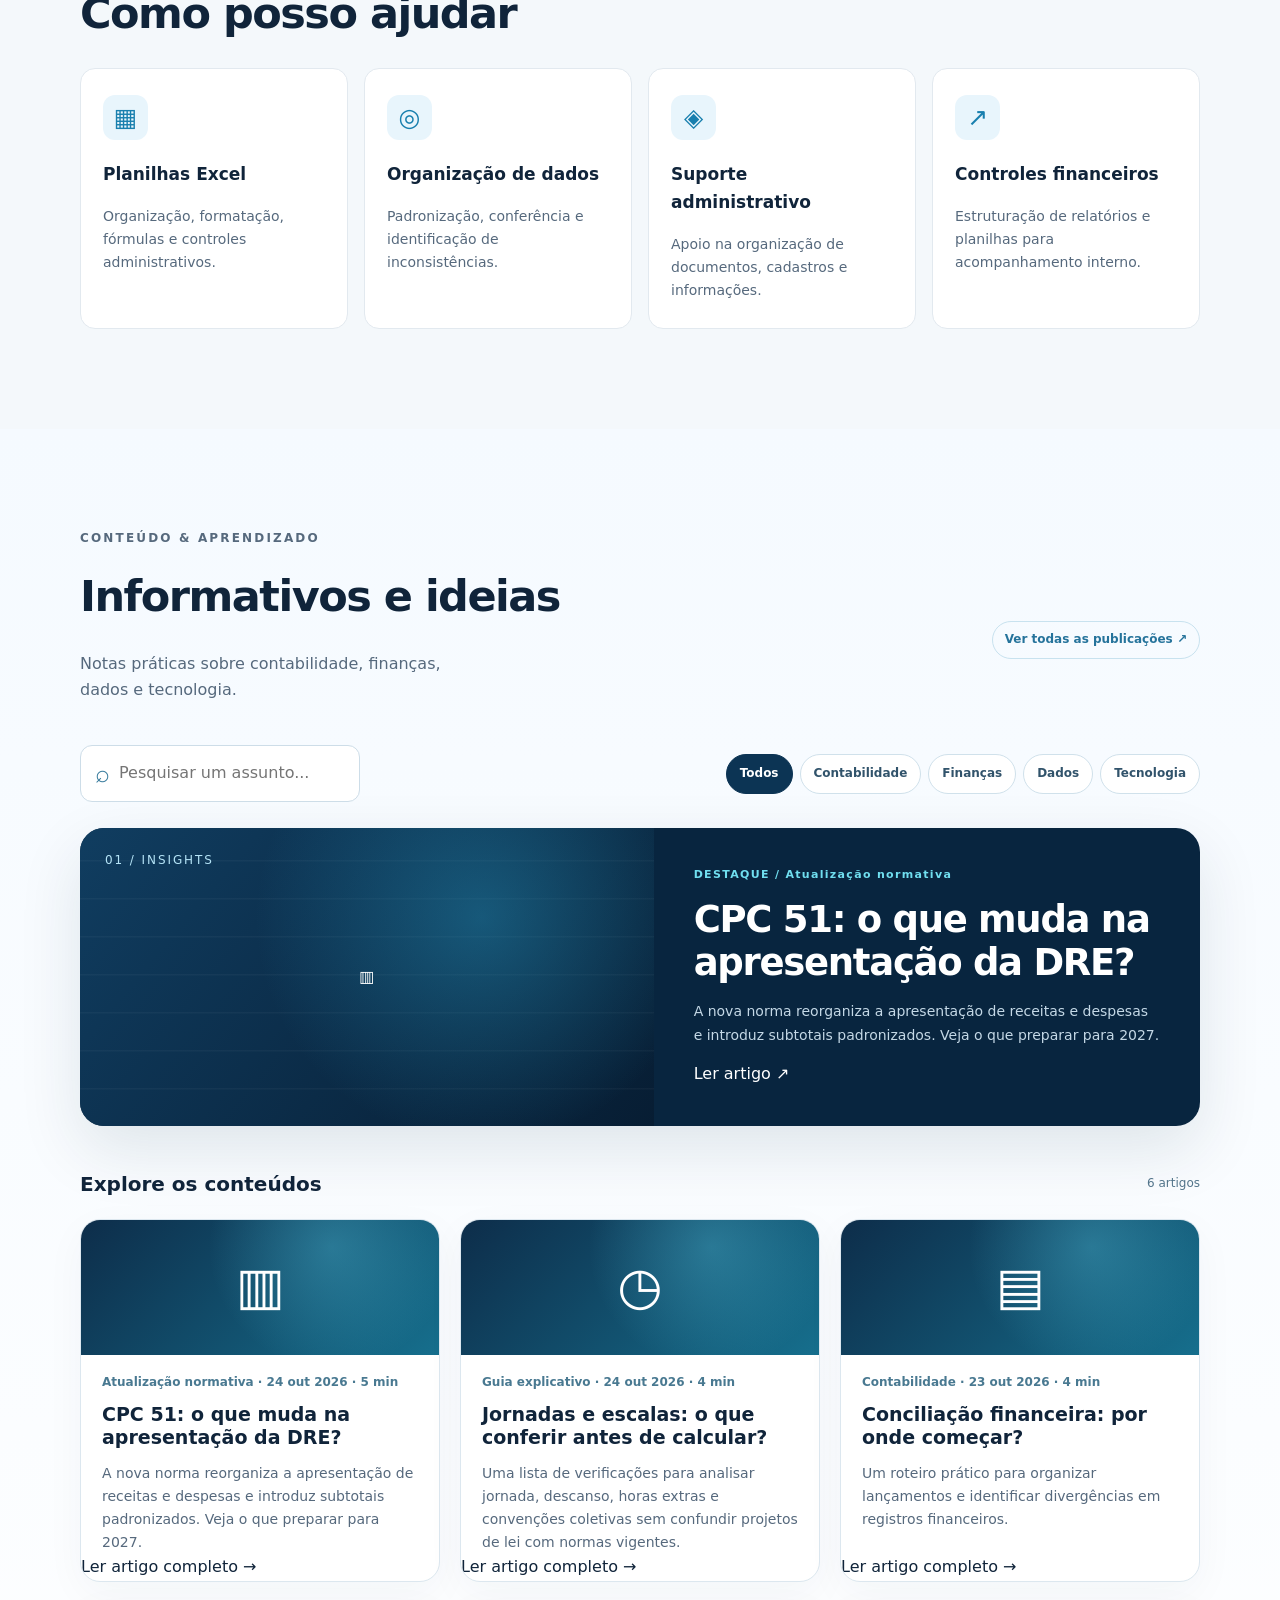
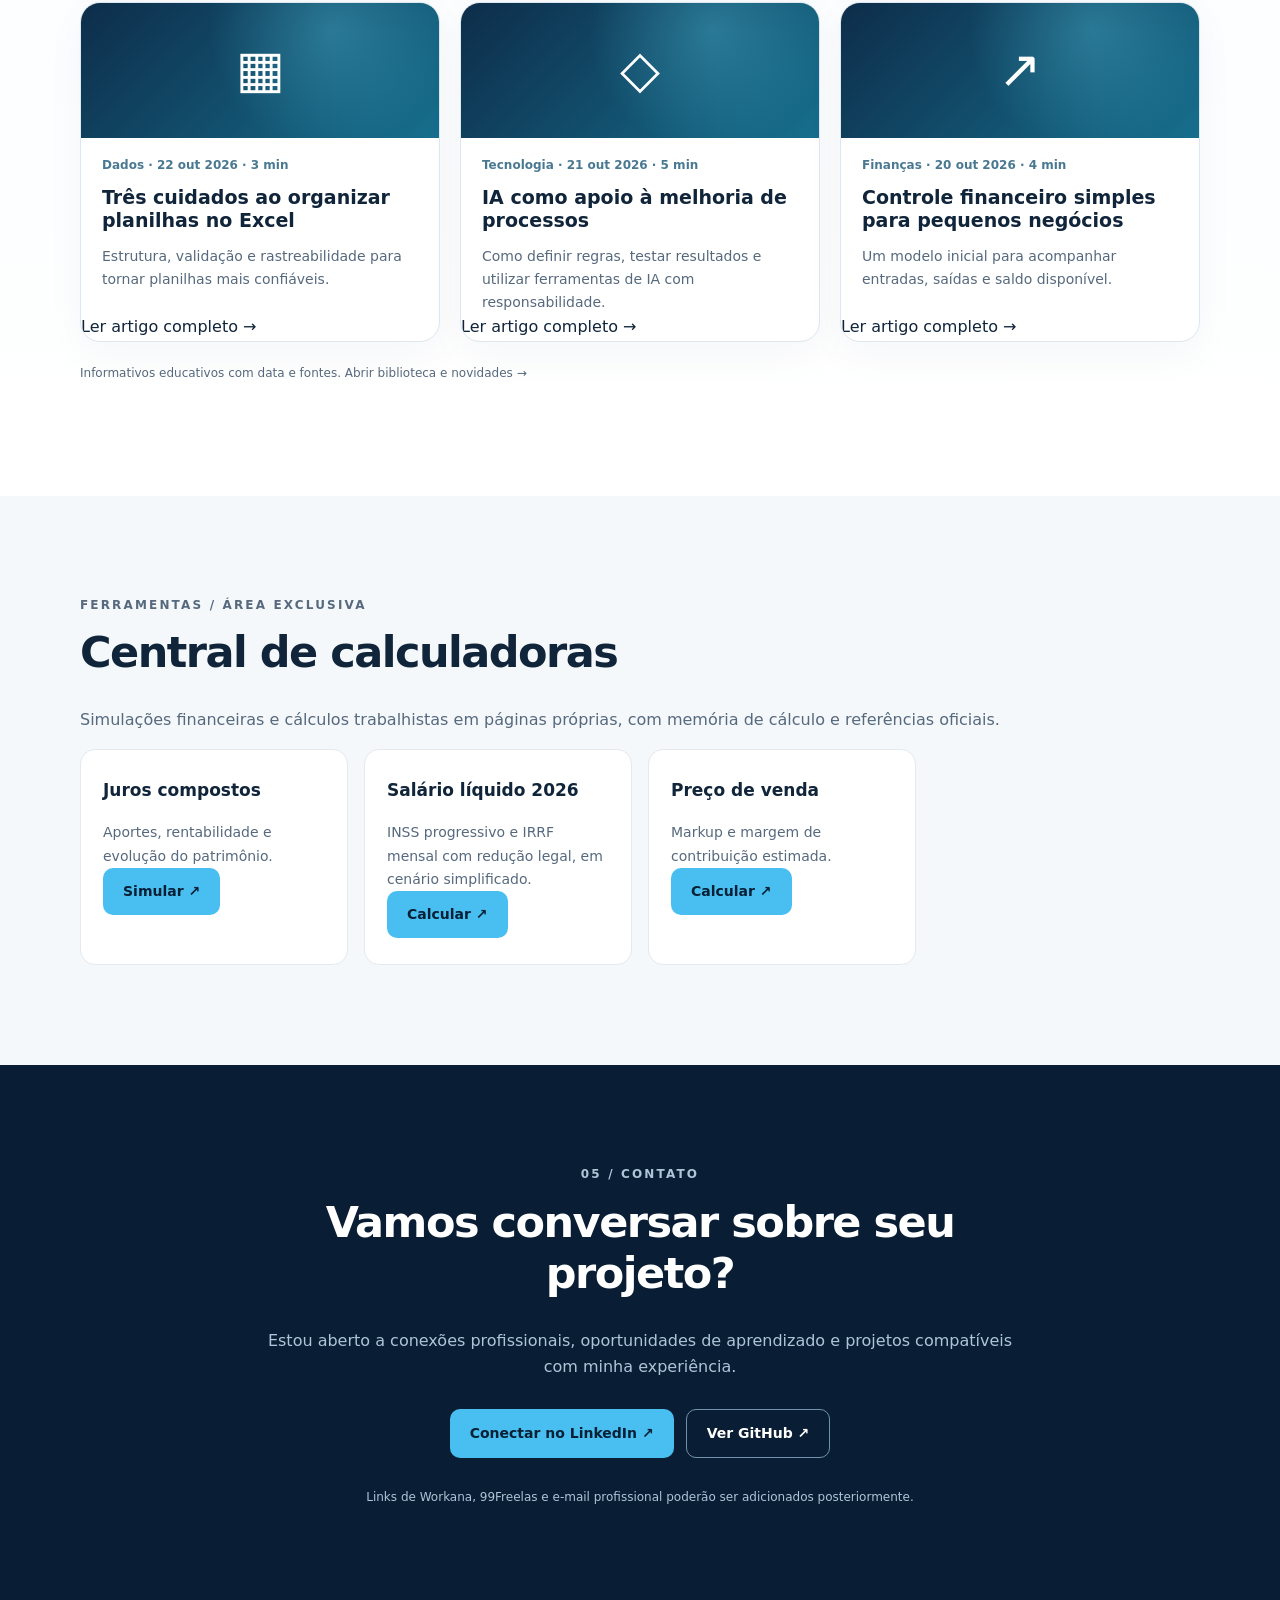
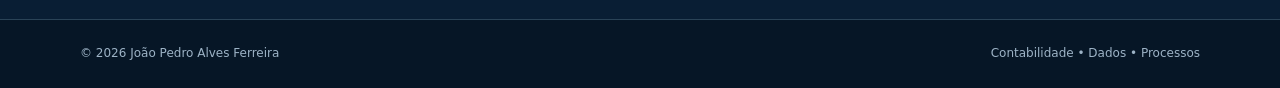
==== commit f31d38f7: "Add files via upload" ====
--- a/index.html
+++ b/index.html
@@ -32,15 +32,15 @@
       <div class="hero-proof"><span><strong>03</strong><small>Frentes de atuação</small></span><span><strong>04</strong><small>Informativos de exemplo</small></span><span><strong>01</strong><small>Central de ferramentas</small></span></div><div class="hero-tags"><span>Excel</span><span>Conciliação financeira</span><span>Análise de dados</span><span>IA aplicada a processos</span></div>
       </div><div class="hero-art" aria-hidden="true"><div class="art-grid"></div><div class="art-card"><div class="art-top"><span>VISÃO DE DADOS <em>• DEMONSTRAÇÃO</em></span><span>● ● ●</span></div><div class="art-chart"><i style="height:32%"></i><i style="height:54%"></i><i style="height:44%"></i><i style="height:78%"></i><i style="height:64%"></i><i style="height:95%"></i></div><div class="art-bottom"><span>Organização</span><span>Precisão</span><span>Eficiência</span></div></div><div class="art-orb"></div></div>
     </div></section>
-    <section class="section" id="sobre"><div class="container section-grid"><div><p class="kicker">01 / PERFIL</p><h2>Sobre mim</h2></div><div><p>Sou estudante de Ciências Contábeis e desenvolvo minha experiência em atividades contábeis, financeiras e administrativas. Tenho interesse especial em transformar dados desorganizados em informações claras e úteis para decisões.</p><p>Também exploro o uso de inteligência artificial e ferramentas digitais na melhoria de processos. Minha contribuição nesses projetos envolve identificar necessidades, definir regras de negócio, testar soluções e validar resultados.</p><div class="skill-list"><span>Excel e planilhas</span><span>Conciliações</span><span>Documentos fiscais</span><span>Controles administrativos</span><span>Validação de sistemas</span></div></div></div></section>
+    <section class="section" id="sobre"><div class="container section-grid"><div class="about-left"><p class="kicker">01 / PERFIL</p><h2>Sobre mim</h2><div class="about-profile-card"><div class="about-monogram" aria-hidden="true">JP<span>✦</span></div><p class="about-eyebrow">PERFIL PROFISSIONAL</p><h3>Contabilidade encontra tecnologia.</h3><p>Organização de dados, controles e soluções digitais orientadas por necessidades reais.</p><div class="about-facts"><span>◈ Ciências Contábeis</span><span>▤ Conciliação e análise</span><span>◇ Validação de processos com IA</span></div><a href="#projetos" class="about-card-link">Explorar projetos ↗</a></div></div><div><p>Sou estudante de Ciências Contábeis e desenvolvo minha experiência em atividades contábeis, financeiras e administrativas. Tenho interesse especial em transformar dados desorganizados em informações claras e úteis para decisões.</p><p>Também exploro o uso de inteligência artificial e ferramentas digitais na melhoria de processos. Minha contribuição nesses projetos envolve identificar necessidades, definir regras de negócio, testar soluções e validar resultados.</p><div class="skill-list"><span>Excel e planilhas</span><span>Conciliações</span><span>Documentos fiscais</span><span>Controles administrativos</span><span>Validação de sistemas</span></div></div></div></section>
     <section class="section alt" id="experiencia"><div class="container"><p class="kicker">02 / TRAJETÓRIA</p><h2>Experiência e formação</h2><div class="timeline"><article class="timeline-item"><div class="timeline-icon">01</div><div><div class="timeline-head"><h3>Experiência prática em rotinas contábeis</h3><span>Atuação profissional</span></div><p>Conferência de lançamentos, conciliações, análise de extratos, organização de documentos fiscais, controles de fornecedores e apoio à estruturação de relatórios e planilhas.</p></div></article><article class="timeline-item"><div class="timeline-icon">02</div><div><div class="timeline-head"><h3>Bacharelado em Ciências Contábeis</h3><span>Graduação em andamento</span></div><p>Formação em contabilidade, finanças, análise de demonstrações, auditoria, orçamento e controles empresariais.</p></div></article></div></div></section>
     <section class="section" id="projetos"><div class="container"><p class="kicker">03 / PORTFÓLIO</p><div class="section-heading"><h2>Projetos e aplicações</h2><p>Exemplos de problemas que busco resolver com organização, análise e tecnologia.</p></div><div class="cards"><article class="project-card"><div class="project-visual visual-xml"><span class="visual-label">XML / NF-e</span><div class="fake-code">&lt;notaFiscal&gt;<br>&nbsp;&nbsp;dados → organização<br>&nbsp;&nbsp;regras → classificação<br>&nbsp;&nbsp;saída → conferência<br>&lt;/notaFiscal&gt;</div></div><div class="card-body"><span class="pill">Projeto com auxílio de IA</span><h3>Organização de documentos fiscais</h3><p>Idealização e validação de uma ferramenta para processar arquivos XML de NF-e, organizar dados e apoiar a classificação de despesas. Desenvolvimento técnico realizado com assistência de IA.</p><a href="https://github.com/kdsad-09/Contabil-notas-xml/" target="_blank" rel="noopener noreferrer">Ver repositório ↗</a></div></article><article class="project-card"><div class="project-visual visual-sheet"><span class="visual-label">EXCEL</span><div class="mini-sheet"><span>DATA</span><span>VALOR</span><span>STATUS</span><span>01/10</span><span>R$ 250</span><span>✓</span><span>02/10</span><span>R$ 480</span><span>✓</span><span>03/10</span><span>R$ 190</span><span>!</span></div></div><div class="card-body"><span class="pill">Experiência aplicada</span><h3>Conferência e conciliação de dados</h3><p>Estruturação de planilhas para comparar registros, localizar divergências e facilitar a revisão de informações financeiras.</p><span class="coming">Demonstração com dados fictícios em preparação</span></div></article><article class="project-card"><div class="project-visual visual-process"><span class="visual-label">PROCESSOS</span><div class="process-flow"><b>Entrada</b><em>→</em><b>Conferência</b><em>→</em><b>Relatório</b></div></div><div class="card-body"><span class="pill">Melhoria de processos</span><h3>Organização de rotinas administrativas</h3><p>Padronização de informações e elaboração de controles para facilitar acompanhamento de documentos, fornecedores e atividades recorrentes.</p><span class="coming">Estudo de caso demonstrativo em preparação</span></div></article></div></div></section>
     <section class="section alt" id="servicos"><div class="container"><p class="kicker">04 / COLABORAÇÃO</p><h2>Como posso ajudar</h2><div class="service-grid"><div><span class="service-icon">▦</span><h3>Planilhas Excel</h3><p>Organização, formatação, fórmulas e controles administrativos.</p></div><div><span class="service-icon">◎</span><h3>Organização de dados</h3><p>Padronização, conferência e identificação de inconsistências.</p></div><div><span class="service-icon">◈</span><h3>Suporte administrativo</h3><p>Apoio na organização de documentos, cadastros e informações.</p></div><div><span class="service-icon">↗</span><h3>Controles financeiros</h3><p>Estruturação de relatórios e planilhas para acompanhamento interno.</p></div></div></div></section>
 
     <section class="section editorial" id="informativos"><div class="container">
-      <p class="kicker">CONTEÚDO & APRENDIZADO</p><div class="section-heading"><div><h2>Informativos e ideias</h2><p>Notas práticas sobre contabilidade, finanças, dados e tecnologia.</p></div><span class="editorial-label">Conteúdos demonstrativos</span></div>
+      <p class="kicker">CONTEÚDO & APRENDIZADO</p><div class="section-heading"><div><h2>Informativos e ideias</h2><p>Notas práticas sobre contabilidade, finanças, dados e tecnologia.</p></div><a class="editorial-label" href="informativos.html">Ver todas as publicações ↗</a></div>
       <div class="feed-controls"><label class="search-wrap"><span aria-hidden="true">⌕</span><input id="article-search" type="search" placeholder="Pesquisar um assunto..." aria-label="Pesquisar artigos"></label><div class="filter-group" role="group" aria-label="Filtrar artigos"><button class="filter active" data-filter="Todos" aria-pressed="true">Todos</button><button class="filter" data-filter="Contabilidade" aria-pressed="false">Contabilidade</button><button class="filter" data-filter="Finanças" aria-pressed="false">Finanças</button><button class="filter" data-filter="Dados" aria-pressed="false">Dados</button><button class="filter" data-filter="Tecnologia" aria-pressed="false">Tecnologia</button></div></div>
-      <div id="featured-article" class="featured-article"></div><div class="feed-subheading"><h3>Explore os conteúdos</h3><span id="article-count" aria-live="polite"></span></div><div id="article-grid" class="article-grid" aria-live="polite"></div><p class="feed-note">Artigos demonstrativos. <a href="informativos.html">Abrir biblioteca de informativos →</a></p>
+      <div id="featured-article" class="featured-article"></div><div class="feed-subheading"><h3>Explore os conteúdos</h3><span id="article-count" aria-live="polite"></span></div><div id="article-grid" class="article-grid" aria-live="polite"></div><p class="feed-note">Informativos educativos com data e fontes. <a href="informativos.html">Abrir biblioteca e novidades →</a></p>
     </div></section>
     <section class="section alt" id="ferramentas"><div class="container"><p class="kicker">FERRAMENTAS / ÁREA EXCLUSIVA</p><h2>Central de calculadoras</h2><p>Simulações financeiras e cálculos trabalhistas em páginas próprias, com memória de cálculo e referências oficiais.</p><div class="service-grid"><div><h3>Juros compostos</h3><p>Aportes, rentabilidade e evolução do patrimônio.</p><a class="button primary" href="calculadoras.html?tool=juros">Simular ↗</a></div><div><h3>Salário líquido 2026</h3><p>INSS progressivo e IRRF mensal com redução legal, em cenário simplificado.</p><a class="button primary" href="calculadoras.html?tool=salario">Calcular ↗</a></div><div><h3>Preço de venda</h3><p>Markup e margem de contribuição estimada.</p><a class="button primary" href="calculadoras.html?tool=preco">Calcular ↗</a></div></div></div></section>
     <dialog id="article-dialog" class="article-dialog" aria-labelledby="dialog-title"><div class="dialog-header"><span id="dialog-category" class="pill"></span><button id="close-dialog" type="button" aria-label="Fechar artigo">✕</button></div><h2 id="dialog-title"></h2><p id="dialog-meta" class="dialog-meta"></p><div id="dialog-body"></div><button class="share-button" id="copy-article" type="button">Copiar link do artigo</button></dialog>
